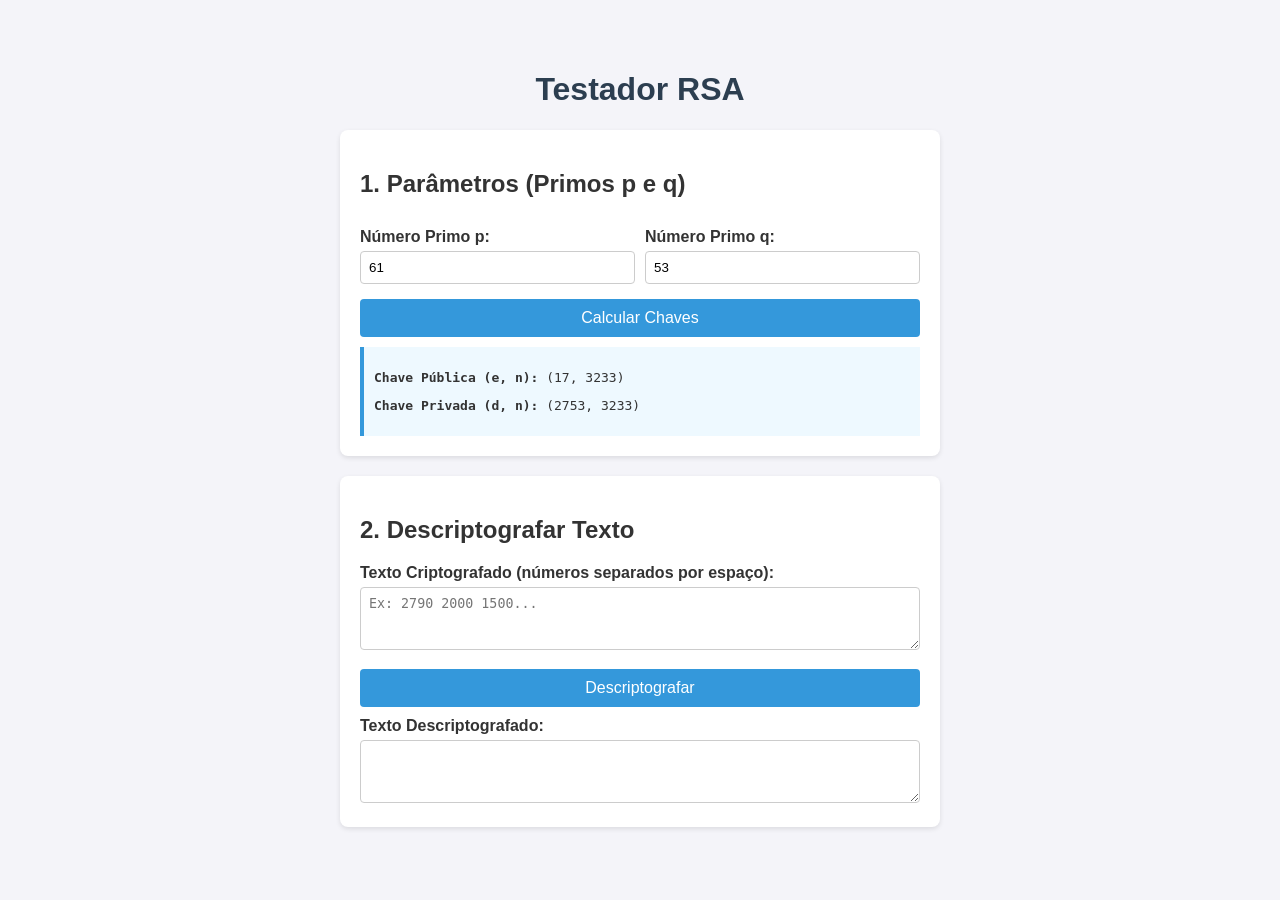
==== RSA-2048/index.html @ f97fd420 "pagina de teste e .gitignore para o ambiente virtual" ====
<!DOCTYPE html>
<html lang="pt-BR">
<head>
  <meta charset="UTF-8">
  <meta name="viewport" content="width=device-width, initial-scale=1.0">
  <title>Teste de Descriptografia RSA</title>
  <style>
    body {
      font-family: Arial, sans-serif;
      max-width: 600px;
      margin: 30px auto;
      padding: 20px;
      background-color: #f4f4f9;
      color: #333;
    }
    h1 {
      text-align: center;
      color: #2c3e50;
    }
    .card {
      background: #fff;
      padding: 20px;
      border-radius: 8px;
      box-shadow: 0 2px 5px rgba(0,0,0,0.1);
      margin-bottom: 20px;
    }
    .grid {
      display: grid;
      grid-template-columns: 1fr 1fr;
      gap: 10px;
    }
    label {
      font-weight: bold;
      display: block;
      margin-top: 10px;
    }
    input, textarea {
      width: 100%;
      padding: 8px;
      margin-top: 5px;
      border: 1px solid #ccc;
      border-radius: 4px;
      box-sizing: border-box;
    }
    button {
      width: 100%;
      padding: 10px;
      background-color: #3498db;
      color: white;
      border: none;
      border-radius: 4px;
      font-size: 16px;
      cursor: pointer;
      margin-top: 15px;
    }
    button:hover {
      background-color: #2980b9;
    }
    .key-box {
      background: #eef9ff;
      border-left: 4px solid #3498db;
      padding: 10px;
      margin-top: 10px;
      font-family: monospace;
    }
  </style>
</head>
<body>

  <h1>Testador RSA</h1>

  <!-- Configuração das Chaves -->
  <div class="card">
    <h2>1. Parâmetros (Primos p e q)</h2>
    <div class="grid">
      <div>
        <label for="p">Número Primo p:</label>
        <input type="number" id="p" value="61" placeholder="Ex: 61">
      </div>
      <div>
        <label for="q">Número Primo q:</label>
        <input type="number" id="q" value="53" placeholder="Ex: 53">
      </div>
    </div>
    <button onclick="gerarChaves()">Calcular Chaves</button>

    <div class="key-box">
      <p><strong>Chave Pública (e, n):</strong> <span id="public-key">-</span></p>
      <p><strong>Chave Privada (d, n):</strong> <span id="private-key">-</span></p>
    </div>
  </div>

  <!-- Descriptografia -->
  <div class="card">
    <h2>2. Descriptografar Texto</h2>
    <label for="cipherText">Texto Criptografado (números separados por espaço):</label>
    <textarea id="cipherText" rows="3" placeholder="Ex: 2790 2000 1500..."></textarea>

    <button onclick="descriptografar()">Descriptografar</button>

    <label for="decryptedText">Texto Descriptografado:</label>
    <textarea id="decryptedText" rows="3" readonly></textarea>
  </div>

  <script>
    let keyRSA = { e: 0, d: 0, n: 0 };

    // Algoritmo de Euclides Extendido para encontrar 'd' (inverso modular)
    function modInverse(e, phi) {
      let m0 = phi, t, q;
      let x0 = 0, x1 = 1;

      if (phi === 1) return 0;

      while (e > 1) {
        q = Math.floor(e / phi);
        t = phi;
        phi = e % phi;
        e = t;
        t = x0;
        x0 = x1 - q * x0;
        x1 = t;
      }

      if (x1 < 0) x1 += m0;
      return x1;
    }

    // Exponenciação Modular para calcular (c^d) mod n com segurança
    function modPow(base, exp, mod) {
      let res = 1n;
      base = BigInt(base) % BigInt(mod);
      exp = BigInt(exp);
      mod = BigInt(mod);

      while (exp > 0n) {
        if (exp % 2n === 1n) res = (res * base) % mod;
        base = (base * base) % mod;
        exp = exp / 2n;
      }
      return Number(res);
    }

    function gerarChaves() {
      const p = parseInt(document.getElementById('p').value);
      const q = parseInt(document.getElementById('q').value);

      if (!p || !q) {
        alert('Por favor, preencha os valores de p e q.');
        return;
      }

      const n = p * q;
      const phi = (p - 1) * (q - 1);
      
      // Escolhe um 'e' padrão (comumente 17 para números pequenos ou 65537)
      let e = 17;
      if (phi <= e) e = 3; // Ajuste para números primos muito pequenos

      const d = modInverse(e, phi);

      keyRSA = { e, d, n };

      document.getElementById('public-key').innerText = `(${e}, ${n})`;
      document.getElementById('private-key').innerText = `(${d}, ${n})`;
    }

    function descriptografar() {
      if (!keyRSA.n) {
        alert('Por favor, gere as chaves primeiro.');
        return;
      }

      const input = document.getElementById('cipherText').value.trim();
      if (!input) return;

      // Divide a entrada por espaços ou vírgulas
      const cipherArray = input.split(/[\s,]+/);
      
      let textoResultado = '';
      for (let code of cipherArray) {
        if (code) {
          const charCode = modPow(code, keyRSA.d, keyRSA.n);
          textoResultado += String.fromCharCode(charCode);
        }
      }

      document.getElementById('decryptedText').value = textoResultado;
    }

    // Gera as chaves ao carregar a página com os valores padrão (61 e 53)
    gerarChaves();
  </script>
</body>
</html>
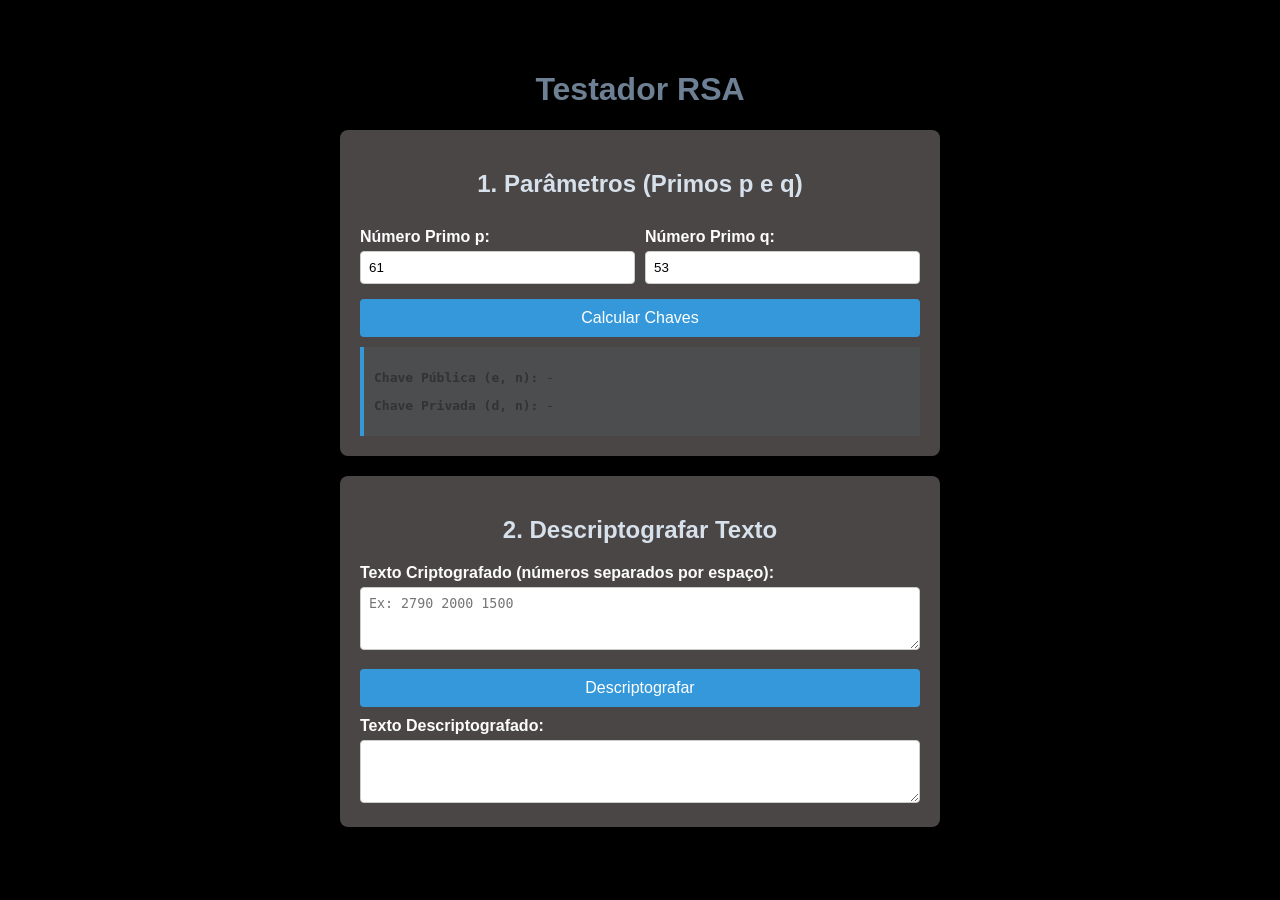
==== commit 0a795460: "venv" ====
--- a/RSA-2048/index.html
+++ b/RSA-2048/index.html
@@ -10,15 +10,21 @@
       max-width: 600px;
       margin: 30px auto;
       padding: 20px;
-      background-color: #f4f4f9;
+      background-color: #000000;
       color: #333;
     }
     h1 {
       text-align: center;
-      color: #2c3e50;
+      color: #6e8194;
     }
+
+    h2{
+      text-align: center;
+      color: #d7e1eb;
+    }
+
     .card {
-      background: #fff;
+      background: #4b4646;
       padding: 20px;
       border-radius: 8px;
       box-shadow: 0 2px 5px rgba(0,0,0,0.1);
@@ -31,6 +37,7 @@
     }
     label {
       font-weight: bold;
+      color: #fdfdfd;
       display: block;
       margin-top: 10px;
     }
@@ -46,7 +53,7 @@
       width: 100%;
       padding: 10px;
       background-color: #3498db;
-      color: white;
+      color: rgb(255, 255, 255);
       border: none;
       border-radius: 4px;
       font-size: 16px;
@@ -57,7 +64,7 @@
       background-color: #2980b9;
     }
     .key-box {
-      background: #eef9ff;
+      background: #4b4d4e;
       border-left: 4px solid #3498db;
       padding: 10px;
       margin-top: 10px;
@@ -94,7 +101,7 @@
   <div class="card">
     <h2>2. Descriptografar Texto</h2>
     <label for="cipherText">Texto Criptografado (números separados por espaço):</label>
-    <textarea id="cipherText" rows="3" placeholder="Ex: 2790 2000 1500..."></textarea>
+    <textarea id="cipherText" rows="3" placeholder="Ex: 2790 2000 1500"></textarea>
 
     <button onclick="descriptografar()">Descriptografar</button>
 
@@ -105,88 +112,46 @@
   <script>
     let keyRSA = { e: 0, d: 0, n: 0 };
 
-    // Algoritmo de Euclides Extendido para encontrar 'd' (inverso modular)
-    function modInverse(e, phi) {
-      let m0 = phi, t, q;
-      let x0 = 0, x1 = 1;
-
-      if (phi === 1) return 0;
-
-      while (e > 1) {
-        q = Math.floor(e / phi);
-        t = phi;
-        phi = e % phi;
-        e = t;
-        t = x0;
-        x0 = x1 - q * x0;
-        x1 = t;
-      }
-
-      if (x1 < 0) x1 += m0;
-      return x1;
+    async function gerarChaves() {
+        const response = await fetch('http://127.0.0.1:8000/gerar-chaves?bits=2048', { method: 'POST' });
+        const data = await response.json();
+        
+        // Exibe apenas o começo das chaves geradas pela DLL para não quebrar o layout
+        document.getElementById('public-key').innerText = `(${data.e}, ${data.n.substring(0, 15)}...)`;
+        document.getElementById('private-key').innerText = `(${data.d.substring(0, 15)}..., n)`;
     }
 
-    // Exponenciação Modular para calcular (c^d) mod n com segurança
-    function modPow(base, exp, mod) {
-      let res = 1n;
-      base = BigInt(base) % BigInt(mod);
-      exp = BigInt(exp);
-      mod = BigInt(mod);
-
-      while (exp > 0n) {
-        if (exp % 2n === 1n) res = (res * base) % mod;
-        base = (base * base) % mod;
-        exp = exp / 2n;
-      }
-      return Number(res);
+    async function descriptografar() {
+        const cifradoHex = document.getElementById('cipherText').value.trim();
+        
+        const response = await fetch('http://127.0.0.1:8000/descriptografar', {
+            method: 'POST',
+            headers: { 'Content-Type': 'application/json' },
+            body: JSON.stringify({ hex_cifrado: cifradoHex })
+        });
+        
+        const data = await response.json();
+        document.getElementById('decryptedText').value = data.texto || "Erro na descriptografia";
     }
 
-    function gerarChaves() {
-      const p = parseInt(document.getElementById('p').value);
-      const q = parseInt(document.getElementById('q').value);
+    async function criptografar() {
+        // Supondo que criou um <textarea id="plainText"> no seu HTML
+        const textoOriginal = document.getElementById('plainText').value.trim();
+        
+        if (!textoOriginal) return;
 
-      if (!p || !q) {
-        alert('Por favor, preencha os valores de p e q.');
-        return;
-      }
-
-      const n = p * q;
-      const phi = (p - 1) * (q - 1);
-      
-      // Escolhe um 'e' padrão (comumente 17 para números pequenos ou 65537)
-      let e = 17;
-      if (phi <= e) e = 3; // Ajuste para números primos muito pequenos
-
-      const d = modInverse(e, phi);
-
-      keyRSA = { e, d, n };
-
-      document.getElementById('public-key').innerText = `(${e}, ${n})`;
-      document.getElementById('private-key').innerText = `(${d}, ${n})`;
+        const response = await fetch('http://127.0.0.1:8000/criptografar', {
+            method: 'POST',
+            headers: { 'Content-Type': 'application/json' },
+            body: JSON.stringify({ texto: textoOriginal })
+        });
+        
+        const data = await response.json();
+        
+        // Coloca o resultado hexadecimal no campo de texto cifrado
+        document.getElementById('cipherText').value = data.cifrado || "Erro na criptografia";
     }
 
-    function descriptografar() {
-      if (!keyRSA.n) {
-        alert('Por favor, gere as chaves primeiro.');
-        return;
-      }
-
-      const input = document.getElementById('cipherText').value.trim();
-      if (!input) return;
-
-      // Divide a entrada por espaços ou vírgulas
-      const cipherArray = input.split(/[\s,]+/);
-      
-      let textoResultado = '';
-      for (let code of cipherArray) {
-        if (code) {
-          const charCode = modPow(code, keyRSA.d, keyRSA.n);
-          textoResultado += String.fromCharCode(charCode);
-        }
-      }
-
-      document.getElementById('decryptedText').value = textoResultado;
-    }
 
     // Gera as chaves ao carregar a página com os valores padrão (61 e 53)
     gerarChaves();
